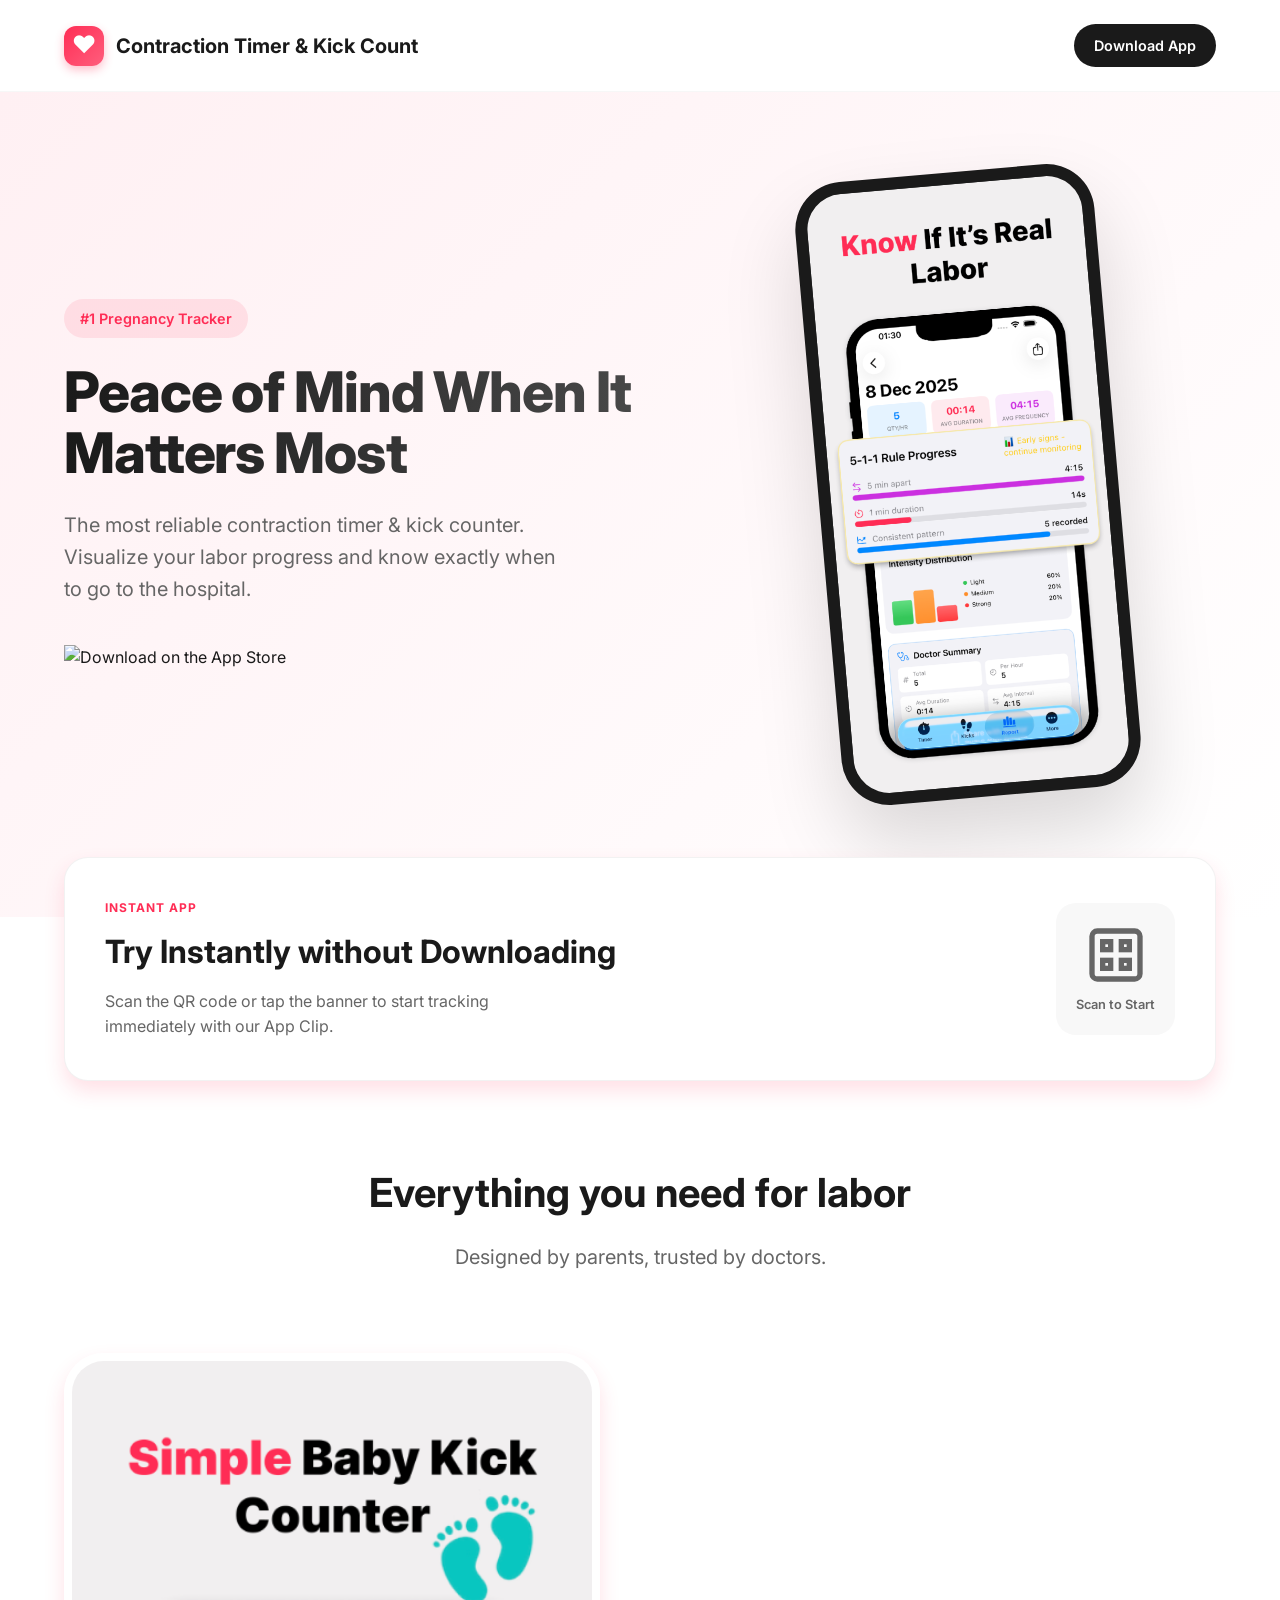
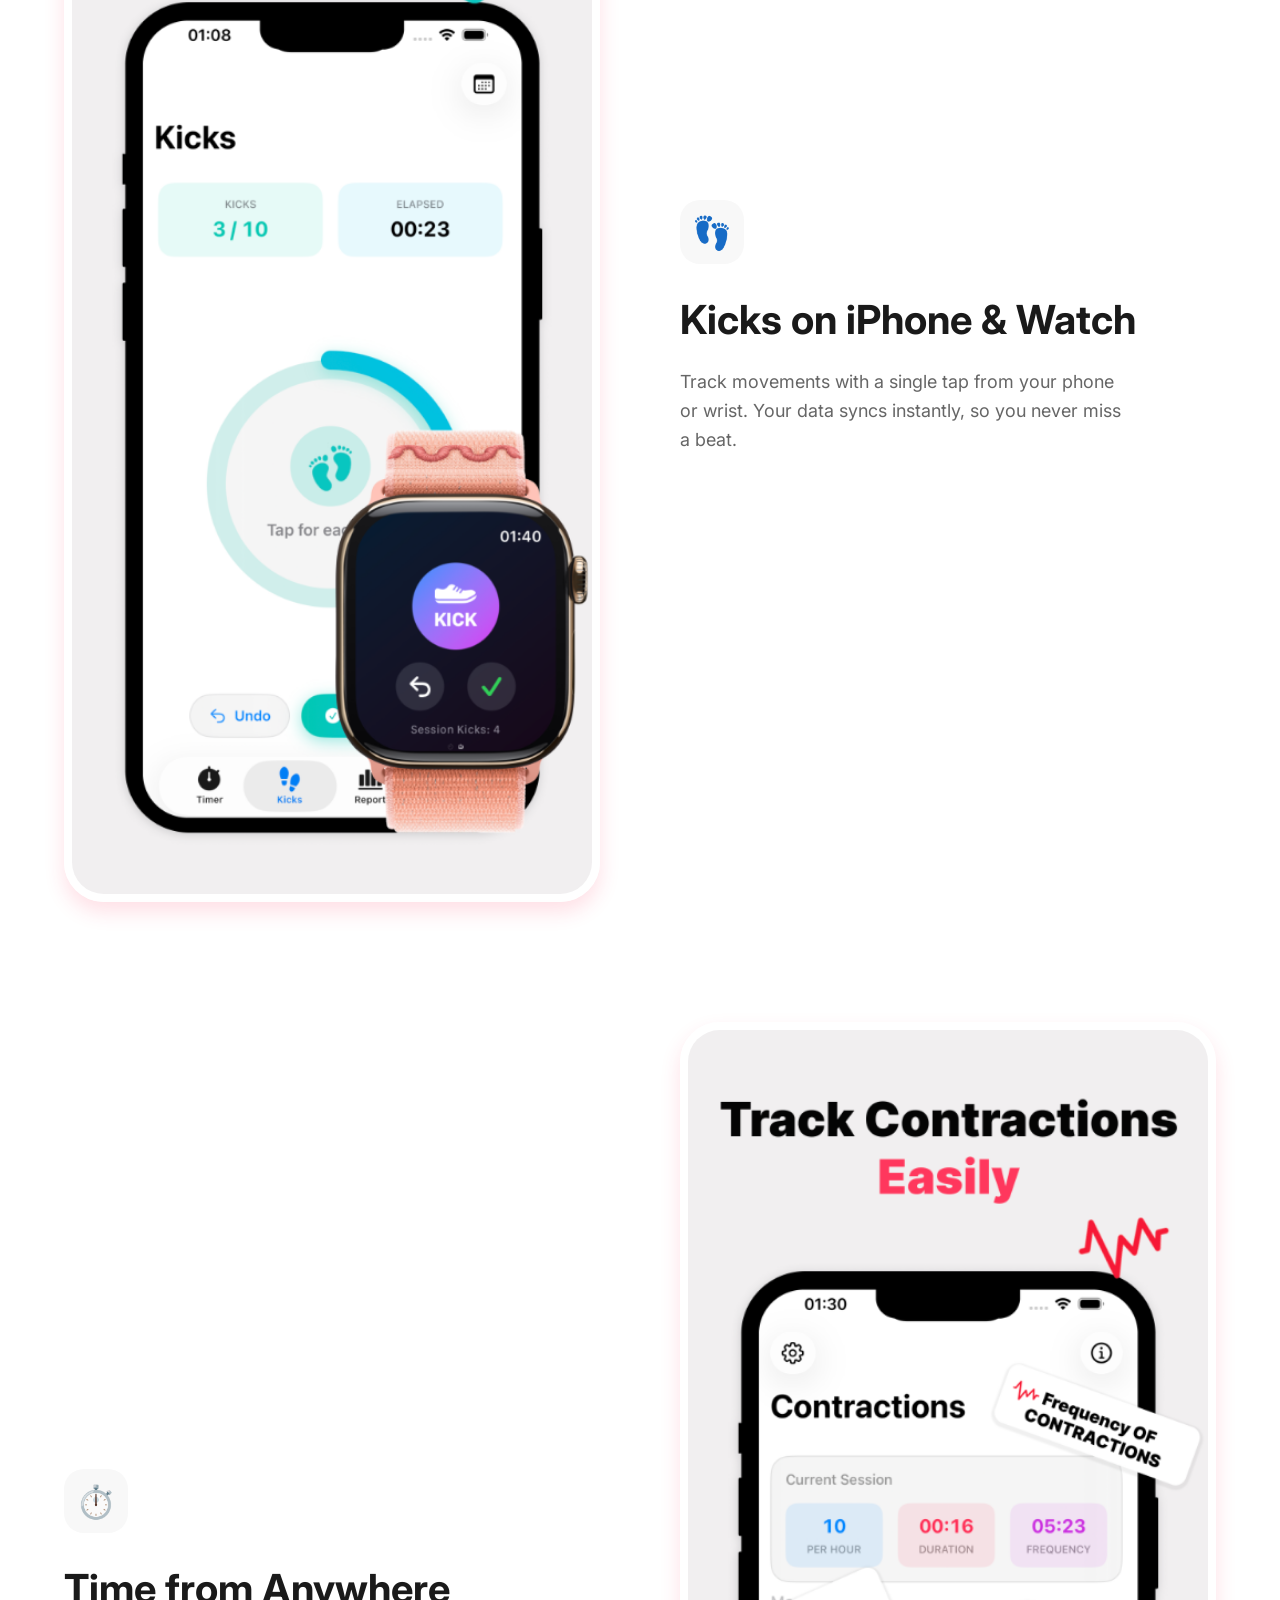
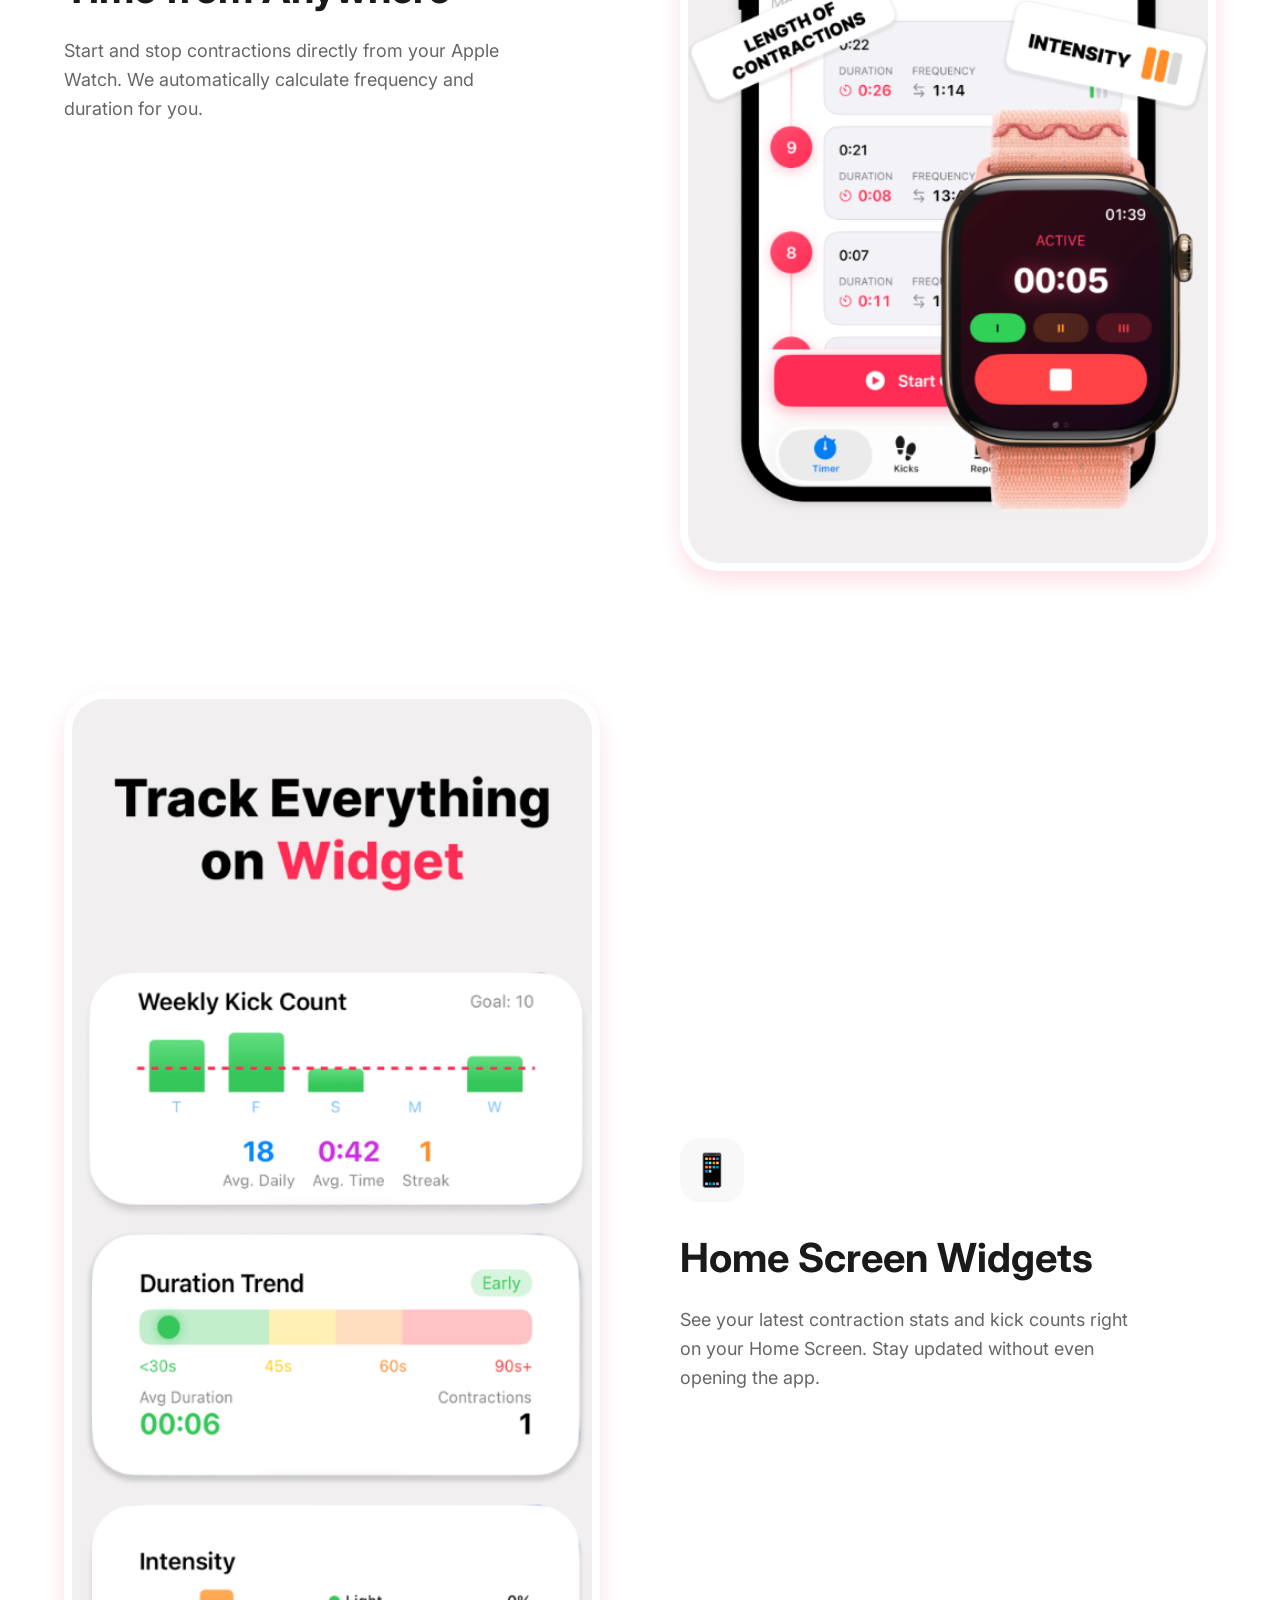
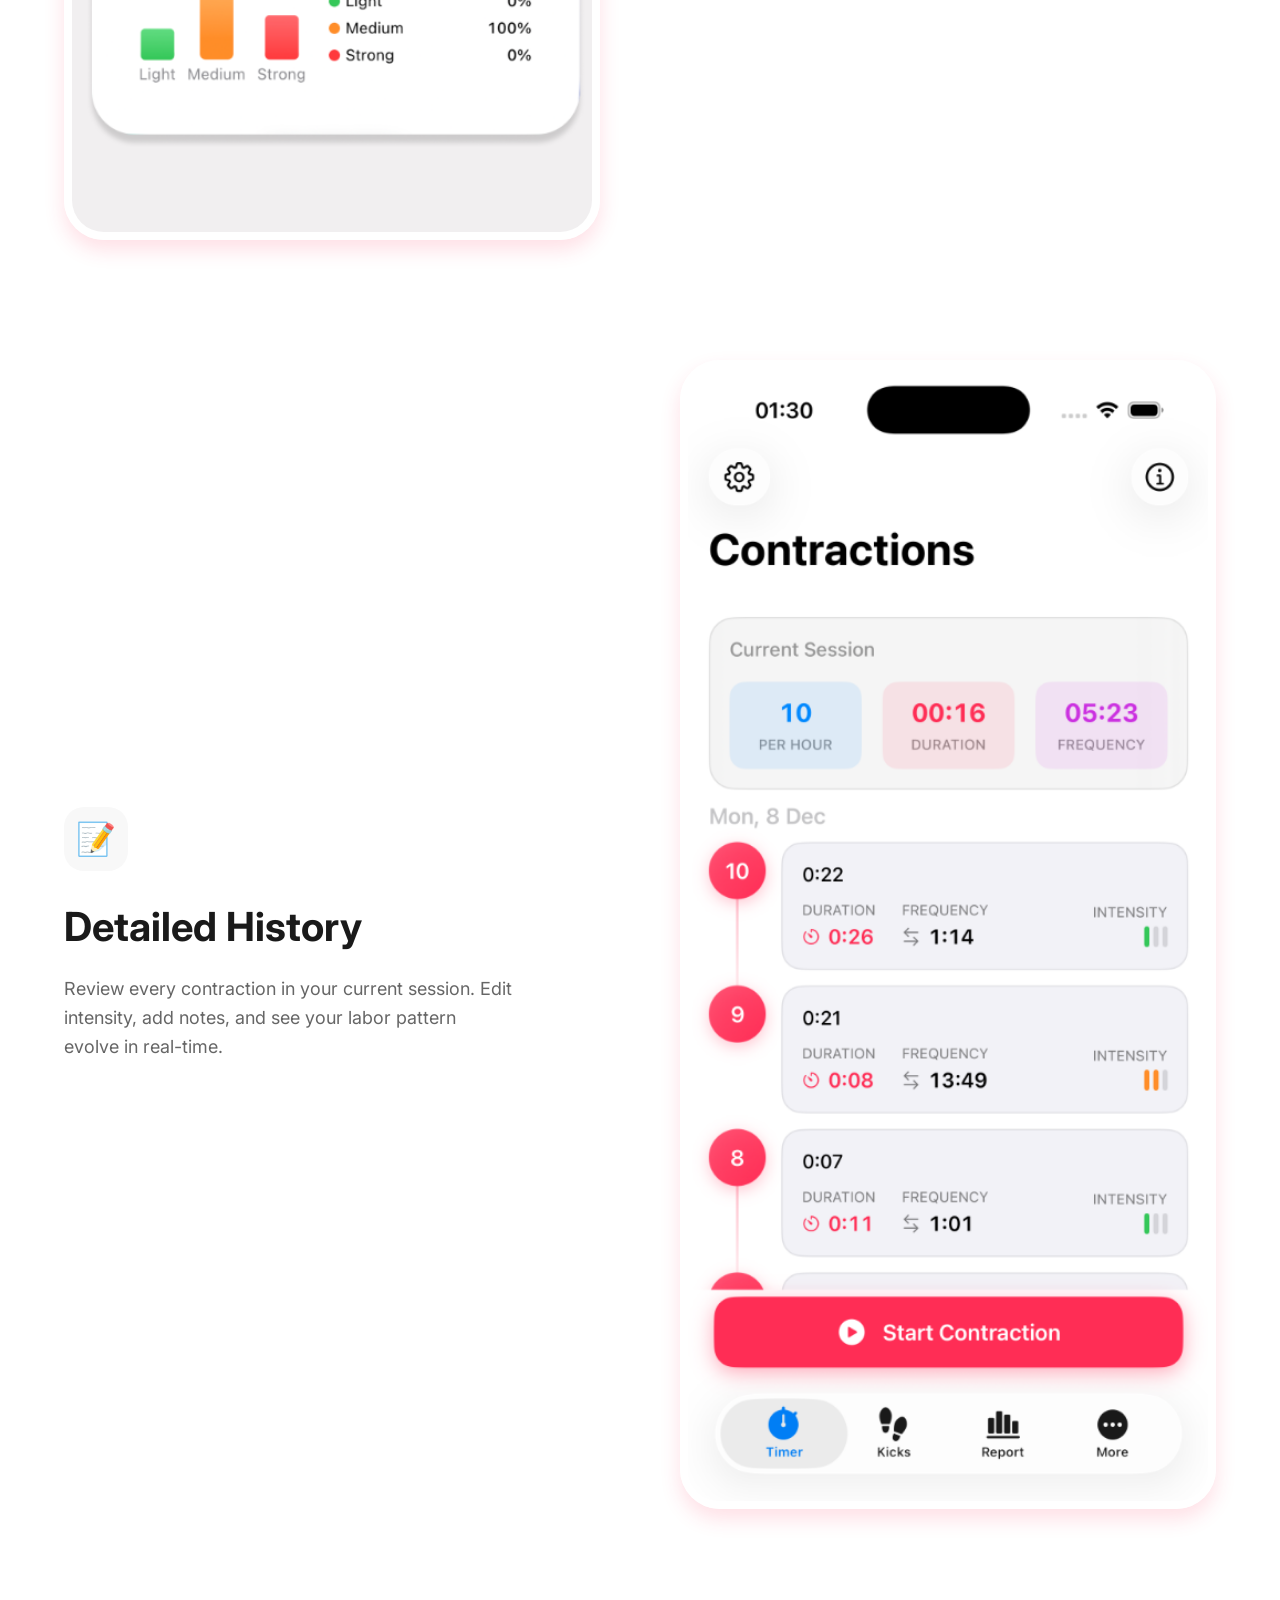
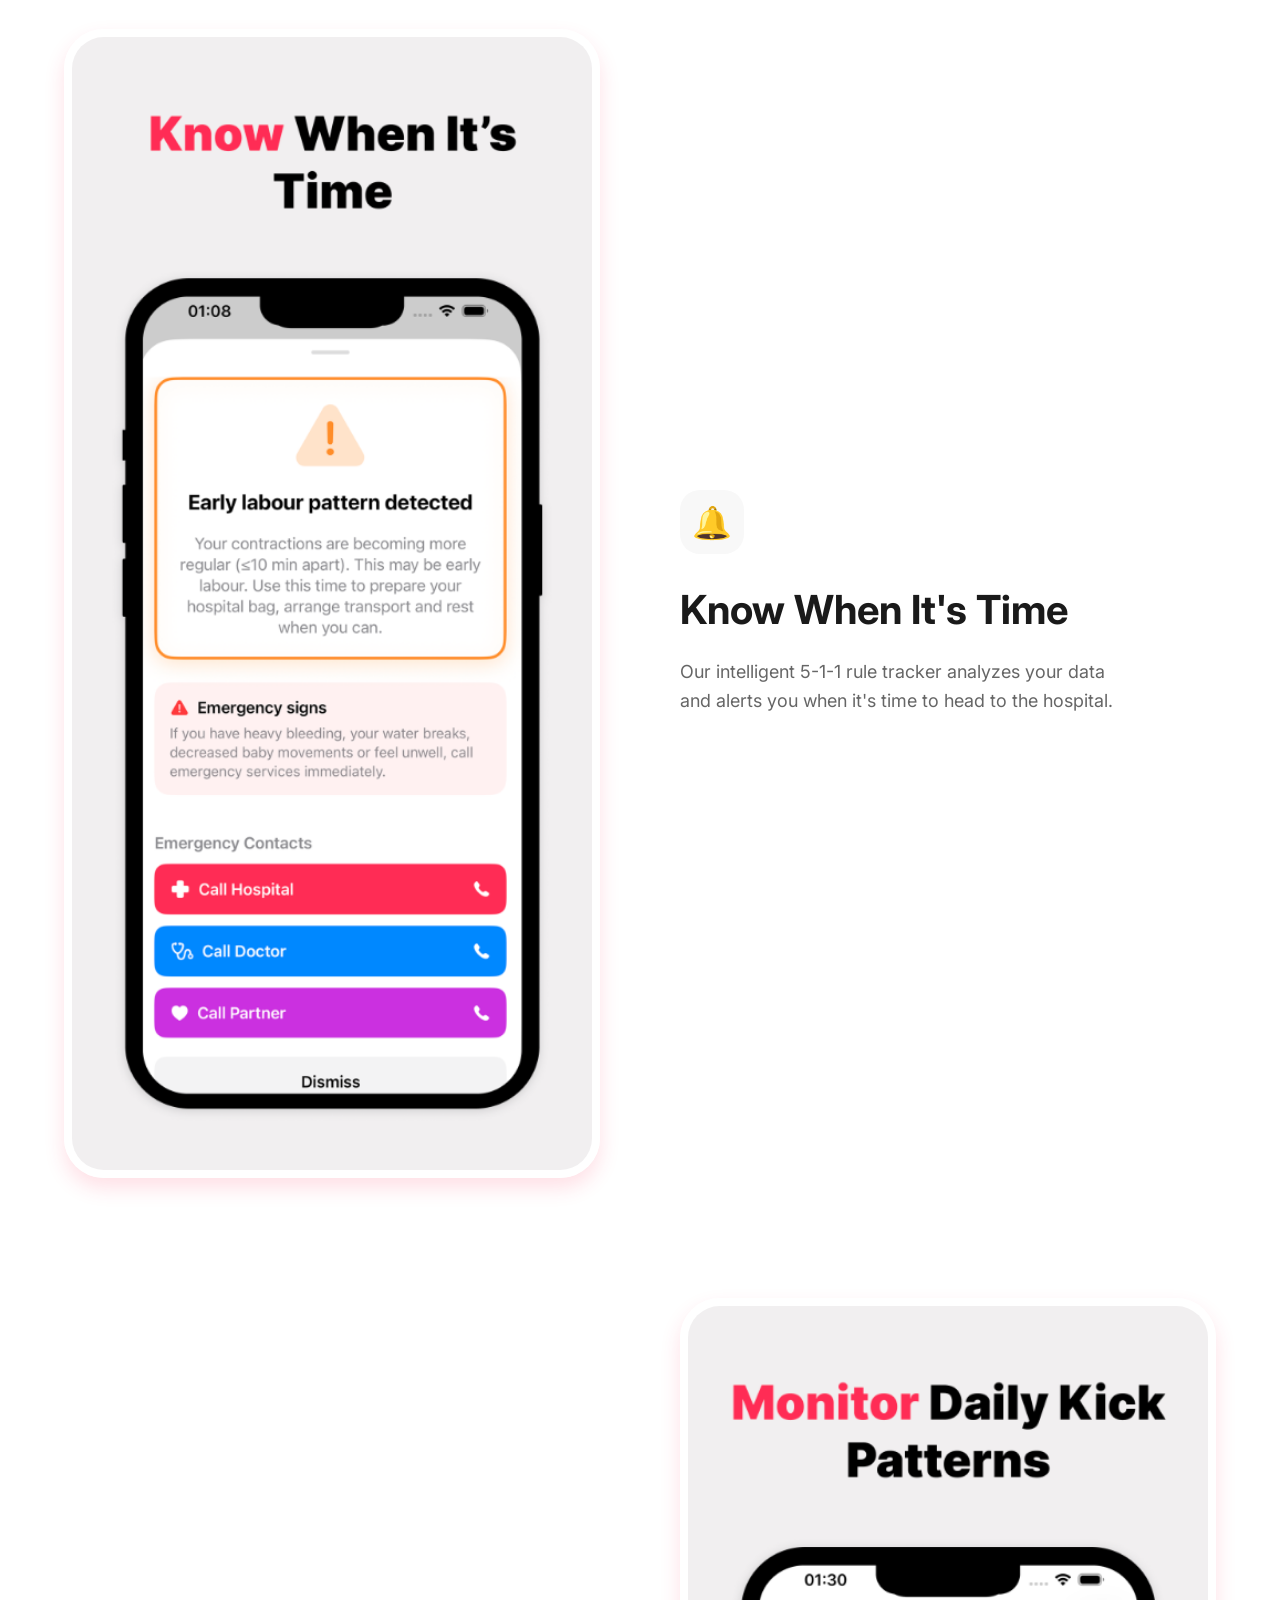
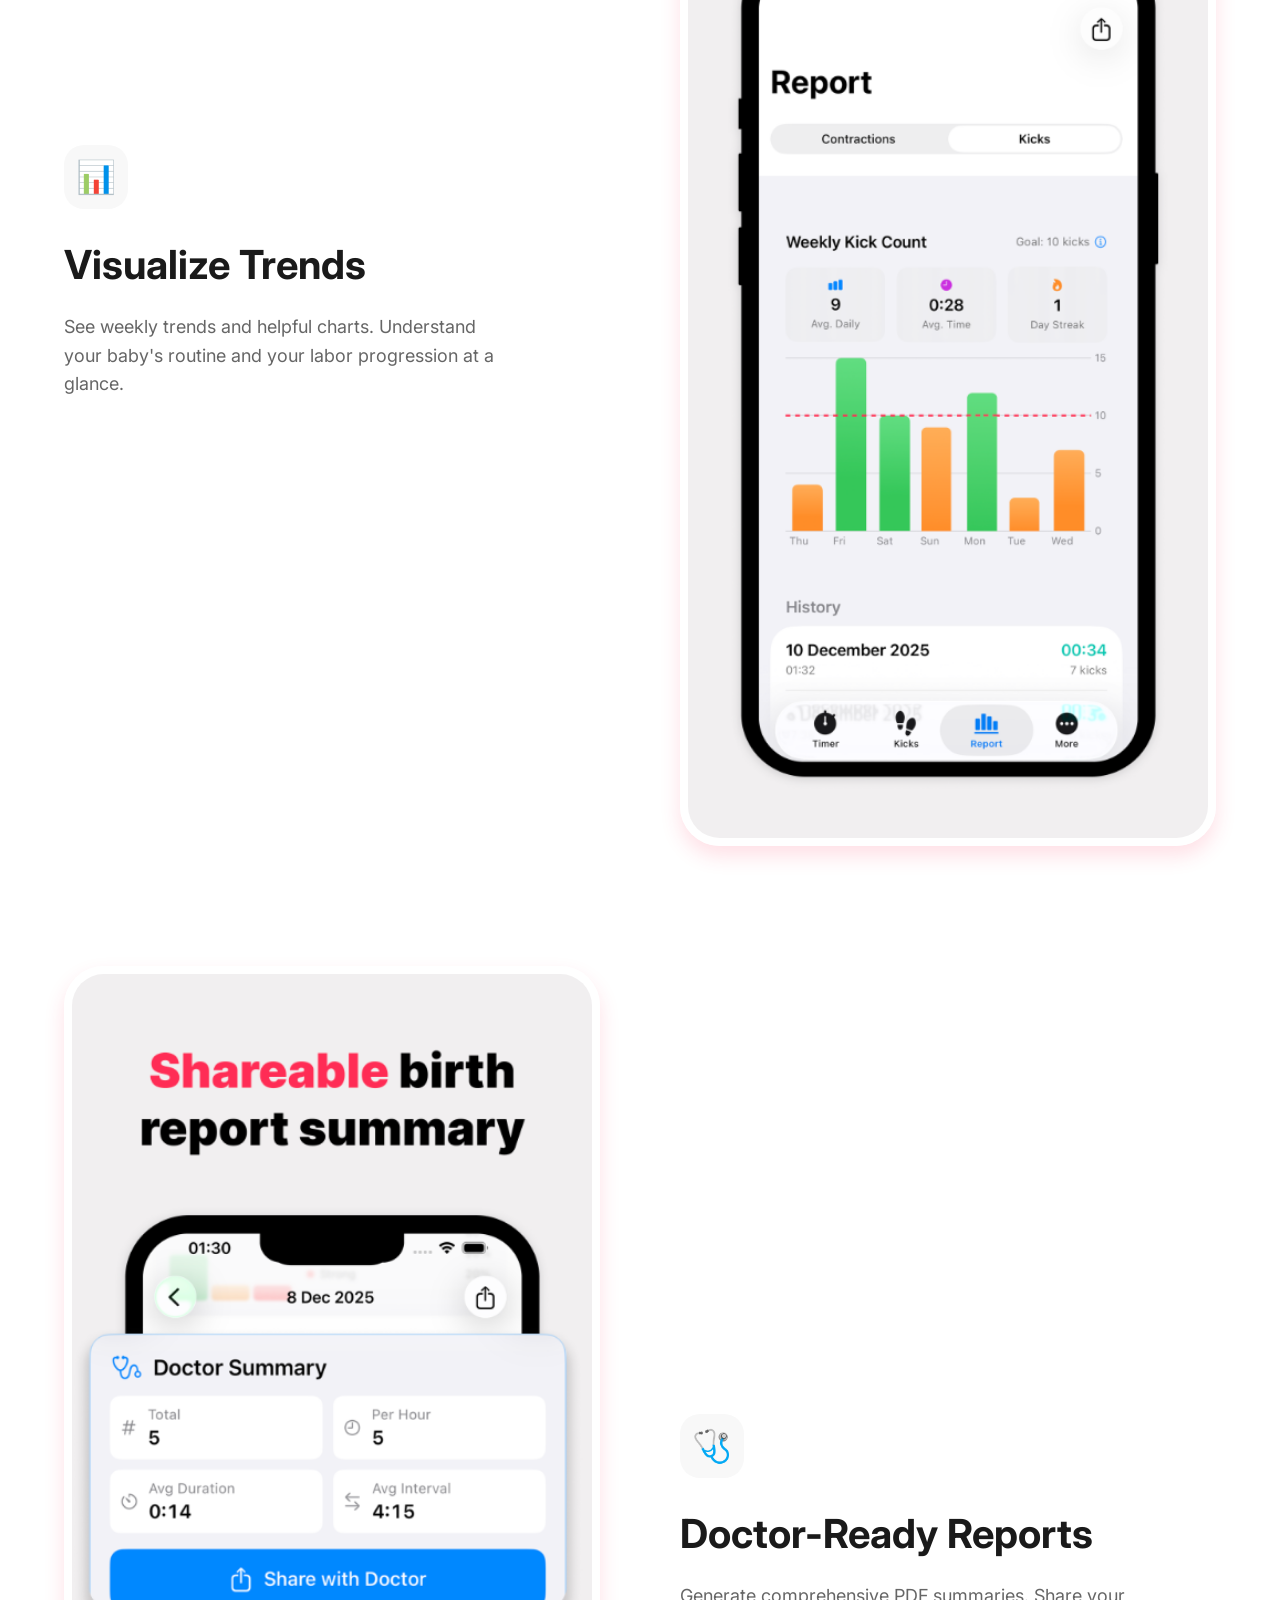
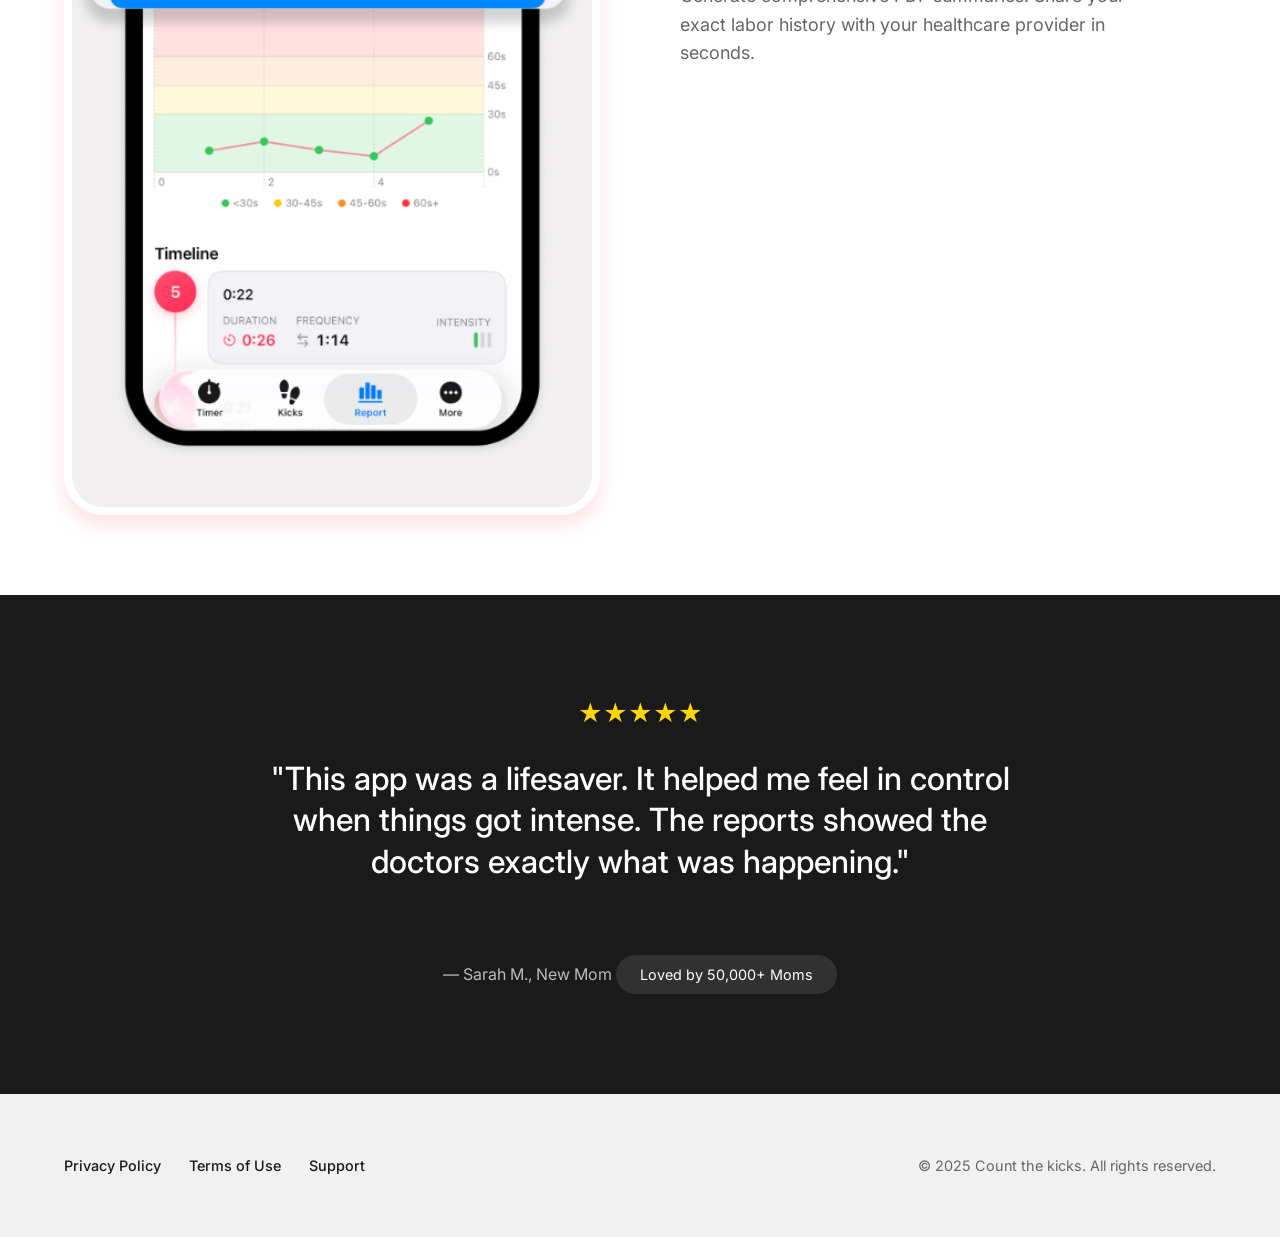
==== index.html @ da53eaee "first commit" ====
<!DOCTYPE html>
<html lang="en">

<head>
    <meta charset="UTF-8">
    <meta name="viewport" content="width=device-width, initial-scale=1.0">
    <title>Contraction Timer & Kick Count</title>
    <meta name="description"
        content="The most reliable contraction timer and kick counter for expecting moms. Track movements, visualize labor trends, and share reports with your doctor.">

    <!-- Fonts -->
    <link rel="preconnect" href="https://fonts.googleapis.com">
    <link rel="preconnect" href="https://fonts.gstatic.com" crossorigin>
    <link href="https://fonts.googleapis.com/css2?family=Inter:wght@400;500;600;700;800&display=swap" rel="stylesheet">

    <!-- Styles -->
    <link rel="stylesheet" href="styles.css">

    <!-- App Clip Meta Tags -->
    <meta name="apple-itunes-app"
        content="app-id=123456789, app-clip-bundle-id=com.erkancan.Count-the-kicks.Clip, app-clip-display=card">
</head>

<body>

    <!-- Header/Nav -->
    <nav class="navbar">
        <div class="container">
            <div class="brand">
                <div class="logo-icon">❤️</div>
                <span class="logo-text">Contraction Timer & Kick Count</span>
            </div>
            <a href="#download" class="nav-cta">Download App</a>
        </div>
    </nav>

    <!-- Hero Section -->
    <header class="hero">
        <div class="container hero-content">
            <div class="hero-text">
                <span class="badge">#1 Pregnancy Tracker</span>
                <h1>Peace of Mind When It Matters Most</h1>
                <p class="subtitle">The most reliable contraction timer & kick counter. Visualize your labor progress
                    and know exactly when to go to the hospital.</p>

                <div class="cta-group">
                    <a href="#" class="app-store-badge">
                        <img src="https://upload.wikimedia.org/wikipedia/commons/3/3c/Download_on_the_App_Store_Badge.svg"
                            alt="Download on the App Store">
                    </a>
                </div>
            </div>
            <div class="hero-visual">
                <div class="phone-mockup">
                    <img src="assets/hero_timer.png" alt="Contraction Timer Interface" class="mockup-img">
                </div>
            </div>
        </div>
    </header>

    <!-- App Clip Banner -->
    <section class="app-clip-banner">
        <div class="container">
            <div class="clip-card">
                <div class="clip-content">
                    <span class="clip-tag">Instant App</span>
                    <h2>Try Instantly without Downloading</h2>
                    <p>Scan the QR code or tap the banner to start tracking immediately with our App Clip.</p>
                </div>
                <div class="clip-qr">
                    <div class="qr-placeholder">
                        <svg width="64" height="64" viewBox="0 0 24 24" fill="none" stroke="currentColor"
                            stroke-width="2">
                            <rect x="3" y="3" width="18" height="18" rx="2" ry="2"></rect>
                            <rect x="7" y="7" width="3" height="3"></rect>
                            <rect x="14" y="7" width="3" height="3"></rect>
                            <rect x="14" y="14" width="3" height="3"></rect>
                            <rect x="7" y="14" width="3" height="3"></rect>
                        </svg>
                        <span>Scan to Start</span>
                    </div>
                </div>
            </div>
        </div>
    </section>

    <!-- Features Grid -->
    <section class="features" id="features">
        <div class="container">
            <div class="section-header">
                <h2>Everything you need for labor</h2>
                <p>Designed by parents, trusted by doctors.</p>
            </div>

            <div class="feature-rows">
                <!-- Feature 1: Kick Counter + Watch -->
                <div class="feature-row">
                    <div class="feature-visual">
                        <img src="assets/feature_kicks_watch.png" alt="Baby Kick Counter on iPhone and Apple Watch"
                            class="feature-mockup">
                    </div>
                    <div class="feature-text">
                        <div class="icon-circle">👣</div>
                        <h3>Kicks on iPhone & Watch</h3>
                        <p>Track movements with a single tap from your phone or wrist. Your data syncs instantly, so you
                            never miss a beat.</p>
                    </div>
                </div>

                <!-- Feature 2: Smart Contraction Timer + Watch (Reversed) -->
                <div class="feature-row reversed">
                    <div class="feature-visual">
                        <img src="assets/feature_timer_watch.png" alt="Contraction Timer on iPhone and Apple Watch"
                            class="feature-mockup">
                    </div>
                    <div class="feature-text">
                        <div class="icon-circle">⏱️</div>
                        <h3>Time from Anywhere</h3>
                        <p>Start and stop contractions directly from your Apple Watch. We automatically calculate
                            frequency and duration for you.</p>
                    </div>
                </div>

                <!-- Feature 3: Widgets -->
                <div class="feature-row">
                    <div class="feature-visual">
                        <img src="assets/feature_widget.png" alt="Home Screen Widgets" class="feature-mockup">
                    </div>
                    <div class="feature-text">
                        <div class="icon-circle">📱</div>
                        <h3>Home Screen Widgets</h3>
                        <p>See your latest contraction stats and kick counts right on your Home Screen. Stay updated
                            without even opening the app.</p>
                    </div>
                </div>

                <!-- Feature 4: Contraction History (Reversed) -->
                <div class="feature-row reversed">
                    <div class="feature-visual">
                        <img src="assets/feature_contractions_list.png" alt="Contraction History List"
                            class="feature-mockup">
                    </div>
                    <div class="feature-text">
                        <div class="icon-circle">📝</div>
                        <h3>Detailed History</h3>
                        <p>Review every contraction in your current session. Edit intensity, add notes, and see your
                            labor pattern evolve in real-time.</p>
                    </div>
                </div>

                <!-- Feature 5: Smart Alerts -->
                <div class="feature-row">
                    <div class="feature-visual">
                        <img src="assets/feature_alerts.png" alt="Smart 5-1-1 Rule Alerts" class="feature-mockup">
                    </div>
                    <div class="feature-text">
                        <div class="icon-circle">🔔</div>
                        <h3>Know When It's Time</h3>
                        <p>Our intelligent 5-1-1 rule tracker analyzes your data and alerts you when it's time to head
                            to the hospital.</p>
                    </div>
                </div>

                <!-- Feature 6: Detailed Stats (Reversed) -->
                <div class="feature-row reversed">
                    <div class="feature-visual">
                        <img src="assets/feature_stats.png" alt="Detailed Statistics Chart" class="feature-mockup">
                    </div>
                    <div class="feature-text">
                        <div class="icon-circle">📊</div>
                        <h3>Visualize Trends</h3>
                        <p>See weekly trends and helpful charts. Understand your baby's routine and your labor
                            progression at a glance.</p>
                    </div>
                </div>

                <!-- Feature 7: Doctor Sharing -->
                <div class="feature-row">
                    <div class="feature-visual">
                        <img src="assets/feature_share.png" alt="Doctor Summary Report" class="feature-mockup">
                    </div>
                    <div class="feature-text">
                        <div class="icon-circle">🩺</div>
                        <h3>Doctor-Ready Reports</h3>
                        <p>Generate comprehensive PDF summaries. Share your exact labor history with your healthcare
                            provider in seconds.</p>
                    </div>
                </div>
            </div>
        </div>
    </section>

    <!-- Social Proof -->
    <section class="testimonials">
        <div class="container">
            <div class="testimonial-content">
                <div class="stars">★★★★★</div>
                <blockquote>"This app was a lifesaver. It helped me feel in control when things got intense. The reports
                    showed the doctors exactly what was happening."</blockquote>
                <cite>— Sarah M., New Mom</cite>
                <p class="trust-badge">Loved by 50,000+ Moms</p>
            </div>
        </div>
    </section>

    <!-- Footer -->
    <footer>
        <div class="container">
            <div class="footer-links">
                <a href="#">Privacy Policy</a>
                <a href="#">Terms of Use</a>
                <a href="#">Support</a>
            </div>
            <p>&copy; 2025 Count the kicks. All rights reserved.</p>
        </div>
    </footer>

</body>

</html>
---- styles.css ----
/* 
   Count the kicks - Promotional Website
   Design System: Clean, Modern, Pink/White Theme
*/

:root {
    --primary-color: #FF2D55;
    /* Official Pink */
    --primary-dark: #D61A3C;
    --primary-light: #FF8EA0;
    --text-color: #1a1a1a;
    --text-secondary: #666666;
    --bg-color: #ffffff;
    --bg-secondary: #f8f8f8;
    --card-bg: #ffffff;
    --gradient-hero: linear-gradient(135deg, #FFF0F3 0%, #FFFFFF 100%);
    --gradient-accent: linear-gradient(135deg, #FF2D55 0%, #FF5E7D 100%);

    --shadow-sm: 0 4px 6px rgba(0, 0, 0, 0.05);
    --shadow-md: 0 10px 20px rgba(255, 45, 85, 0.15);
    --radius-md: 16px;
    --radius-lg: 24px;

    --font-main: 'Inter', -apple-system, BlinkMacSystemFont, sans-serif;
}

/* Reset & Base */
* {
    box-sizing: border-box;
    margin: 0;
    padding: 0;
}

body {
    font-family: var(--font-main);
    color: var(--text-color);
    background-color: var(--bg-color);
    line-height: 1.6;
    -webkit-font-smoothing: antialiased;
}

.container {
    max-width: 1200px;
    margin: 0 auto;
    padding: 0 24px;
}

a {
    text-decoration: none;
    color: inherit;
    transition: opacity 0.2s;
}

img {
    max-width: 100%;
    display: block;
}

/* Navbar */
.navbar {
    padding: 24px 0;
    position: sticky;
    top: 0;
    backdrop-filter: blur(20px);
    background: rgba(255, 255, 255, 0.8);
    z-index: 100;
    border-bottom: 1px solid rgba(0, 0, 0, 0.03);
}

.navbar .container {
    display: flex;
    justify-content: space-between;
    align-items: center;
}

.brand {
    display: flex;
    align-items: center;
    gap: 12px;
    font-weight: 700;
    font-size: 1.25rem;
}

.logo-icon {
    width: 40px;
    height: 40px;
    background: var(--gradient-accent);
    color: white;
    border-radius: 12px;
    display: flex;
    align-items: center;
    justify-content: center;
    font-size: 1.5rem;
    box-shadow: 0 4px 10px rgba(255, 45, 85, 0.3);
}

.nav-cta {
    background: var(--text-color);
    color: white;
    padding: 10px 20px;
    border-radius: 100px;
    font-weight: 600;
    font-size: 0.9rem;
}

.nav-cta:hover {
    opacity: 0.9;
    transform: translateY(-1px);
}

/* Hero Section */
.hero {
    background: var(--gradient-hero);
    padding: 80px 0 120px;
    position: relative;
    overflow: hidden;
}

.hero-content {
    display: grid;
    grid-template-columns: 1.2fr 1fr;
    align-items: center;
    gap: 60px;
}

.badge {
    display: inline-block;
    background: rgba(255, 45, 85, 0.1);
    color: var(--primary-color);
    padding: 8px 16px;
    border-radius: 100px;
    font-weight: 600;
    font-size: 0.9rem;
    margin-bottom: 24px;
}

.hero h1 {
    font-size: 3.5rem;
    line-height: 1.1;
    font-weight: 800;
    margin-bottom: 24px;
    letter-spacing: -0.02em;
    background: linear-gradient(to right, #1a1a1a, #4a4a4a);
    -webkit-background-clip: text;
    background-clip: text;
    -webkit-text-fill-color: transparent;
}

.subtitle {
    font-size: 1.25rem;
    color: var(--text-secondary);
    margin-bottom: 40px;
    max-width: 500px;
}

/* Phone Mockup Animation */
.phone-mockup {
    width: 320px;
    height: 640px;
    background: #1a1a1a;
    border-radius: 48px;
    padding: 12px;
    box-shadow: 0 30px 60px rgba(0, 0, 0, 0.2);
    margin: 0 auto;
    position: relative;
    transform: rotate(-5deg);
    transition: transform 0.5s ease;
}

.phone-mockup:hover {
    transform: rotate(0deg) scale(1.02);
}

.screen {
    background: white;
    width: 100%;
    height: 100%;
    border-radius: 36px;
    overflow: hidden;
    position: relative;
    display: flex;
    flex-direction: column;
    justify-content: center;
    align-items: center;
}

.timer-ui {
    text-align: center;
}

.timer {
    font-size: 4rem;
    font-weight: 800;
    color: var(--primary-color);
    display: block;
}

.label {
    color: var(--text-secondary);
    font-size: 0.9rem;
    text-transform: uppercase;
    letter-spacing: 1px;
}

.wave-visual {
    width: 200px;
    height: 8px;
    background: var(--primary-light);
    margin: 30px auto;
    border-radius: 4px;
    opacity: 0.3;
    animation: pulse 2s infinite;
}

@keyframes pulse {
    0% {
        transform: scaleX(0.8);
        opacity: 0.3;
    }

    50% {
        transform: scaleX(1);
        opacity: 0.6;
    }

    100% {
        transform: scaleX(0.8);
        opacity: 0.3;
    }
}

/* App Clip Banner */
.app-clip-banner {
    margin-top: -60px;
    position: relative;
    z-index: 10;
}

.clip-card {
    background: white;
    border-radius: var(--radius-lg);
    box-shadow: var(--shadow-md);
    padding: 40px;
    display: flex;
    align-items: center;
    justify-content: space-between;
    gap: 40px;
    border: 1px solid rgba(0, 0, 0, 0.05);
}

.clip-tag {
    text-transform: uppercase;
    font-size: 0.75rem;
    font-weight: 700;
    color: var(--primary-color);
    letter-spacing: 1px;
    margin-bottom: 8px;
    display: block;
}

.clip-content h2 {
    font-size: 2rem;
    margin-bottom: 12px;
}

.clip-content p {
    color: var(--text-secondary);
    max-width: 450px;
}

.clip-qr {
    background: var(--bg-secondary);
    padding: 20px;
    border-radius: 20px;
}

.qr-placeholder {
    display: flex;
    flex-direction: column;
    align-items: center;
    gap: 8px;
    color: var(--text-secondary);
    font-size: 0.8rem;
    font-weight: 600;
}

/* Features Grid */
.features {
    padding: 120px 0;
}

.section-header {
    text-align: center;
    margin-bottom: 80px;
}

.section-header h2 {
    font-size: 2.5rem;
    margin-bottom: 16px;
}

.section-header p {
    color: var(--text-secondary);
    font-size: 1.25rem;
}

/* Features Section (Redesigned) */
.features {
    padding: 80px 0;
}

.feature-rows {
    display: flex;
    flex-direction: column;
    gap: 120px;
}

.feature-row {
    display: flex;
    align-items: center;
    gap: 80px;
}

.feature-row.reversed {
    flex-direction: row-reverse;
}

.feature-visual {
    flex: 1;
    position: relative;
    border-radius: 40px;
    /* Reduced from 48px to match image better if needed */
    box-shadow: var(--shadow-md);
    transition: transform 0.4s ease;
}

.feature-visual:hover {
    transform: translateY(-10px);
}

.feature-mockup {
    width: 100%;
    border-radius: 40px;
    display: block;
    /* Ensure screenshots fit well */
    border: 8px solid white;
    background: white;
}

.feature-text {
    flex: 1;
}

.feature-text h3 {
    font-size: 2.5rem;
    margin-bottom: 24px;
    line-height: 1.2;
}

.feature-text p {
    font-size: 1.125rem;
    color: var(--text-secondary);
    max-width: 450px;
}

.icon-circle {
    width: 64px;
    height: 64px;
    background: var(--bg-secondary);
    border-radius: 20px;
    display: flex;
    align-items: center;
    justify-content: center;
    font-size: 2rem;
    margin-bottom: 32px;
    color: var(--primary-color);
}

/* Updated Hero Image Styling */
.phone-mockup {
    /* Auto height now based on image */
    height: auto;
    width: 300px;
    /* Constrain width */
    background: #1a1a1a;
    border-radius: 48px;
    padding: 12px;
    box-shadow: 0 40px 80px rgba(0, 0, 0, 0.15);
}

.mockup-img {
    border-radius: 36px;
    width: 100%;
    display: block;
}

/* Responsive Updates */
@media (max-width: 900px) {

    .feature-row,
    .feature-row.reversed {
        flex-direction: column;
        gap: 40px;
        text-align: center;
    }

    .feature-text p {
        margin: 0 auto;
    }

    .feature-visual {
        width: 100%;
        max-width: 400px;
        margin: 0 auto;
    }

    .icon-circle {
        margin: 0 auto 24px;
    }

    .feature-text h3 {
        font-size: 2rem;
    }
}

/* Testimonials */
.testimonials {
    background: #1a1a1a;
    color: white;
    padding: 100px 0;
    text-align: center;
}

.stars {
    color: #FFD700;
    font-size: 1.5rem;
    margin-bottom: 24px;
}

blockquote {
    font-size: 2rem;
    font-weight: 500;
    max-width: 800px;
    margin: 0 auto 32px;
    line-height: 1.3;
}

cite {
    font-style: normal;
    opacity: 0.7;
}

.trust-badge {
    margin-top: 40px;
    display: inline-block;
    background: rgba(255, 255, 255, 0.1);
    padding: 8px 24px;
    border-radius: 100px;
    font-size: 0.9rem;
}

/* Footer */
footer {
    padding: 60px 0;
    background: #f1f1f1;
    color: #666;
    font-size: 0.9rem;
}

footer .container {
    display: flex;
    justify-content: space-between;
    align-items: center;
}

.footer-links a {
    margin-right: 24px;
    color: var(--text-color);
    font-weight: 500;
}

.footer-links a:hover {
    color: var(--primary-color);
}

/* Responsive */
@media (max-width: 768px) {
    .hero-content {
        grid-template-columns: 1fr;
        text-align: center;
        gap: 40px;
    }

    .hero h1 {
        font-size: 2.5rem;
    }

    .phone-mockup {
        margin-bottom: 40px;
        transform: rotate(0);
    }

    .clip-card {
        flex-direction: column;
        text-align: center;
        padding: 32px 24px;
    }

    .clip-content p {
        margin: 0 auto;
    }

    footer .container {
        flex-direction: column;
        gap: 24px;
        text-align: center;
    }

    .footer-links a {
        margin: 0 12px;
    }
}
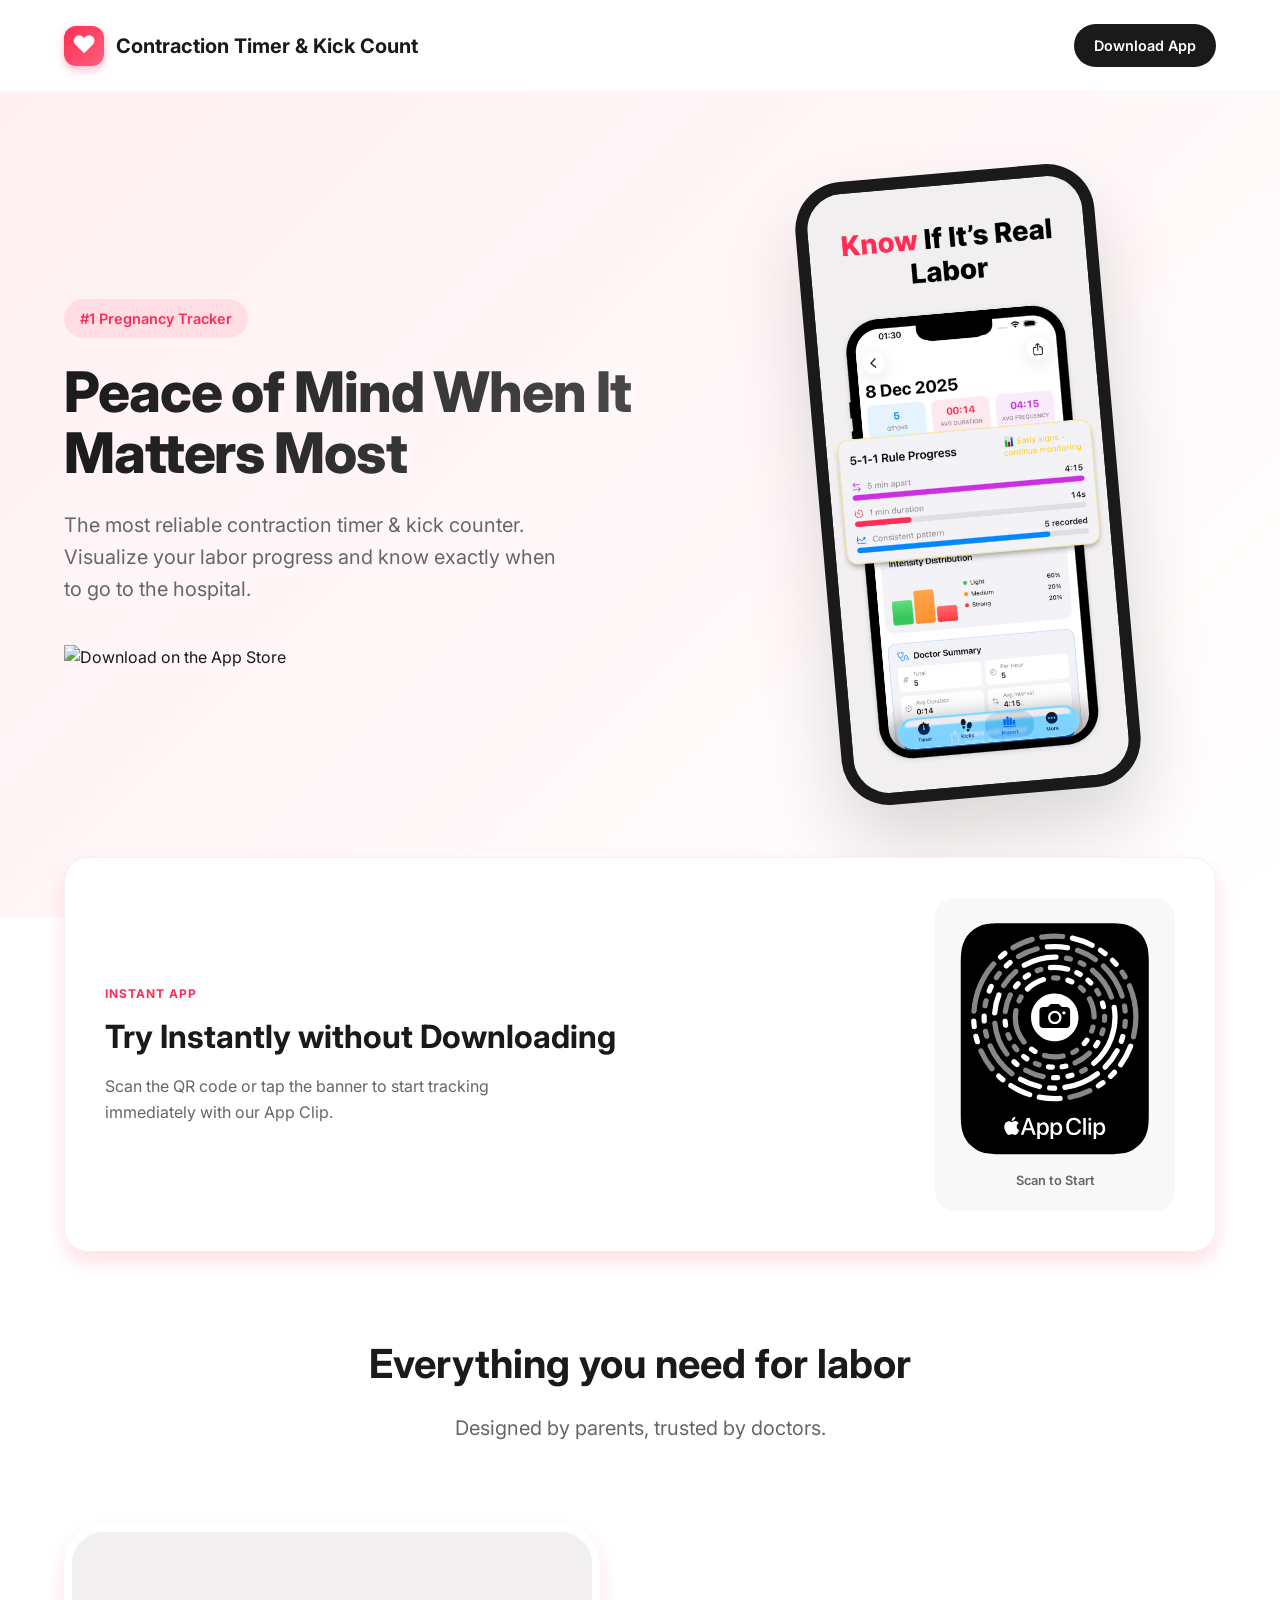
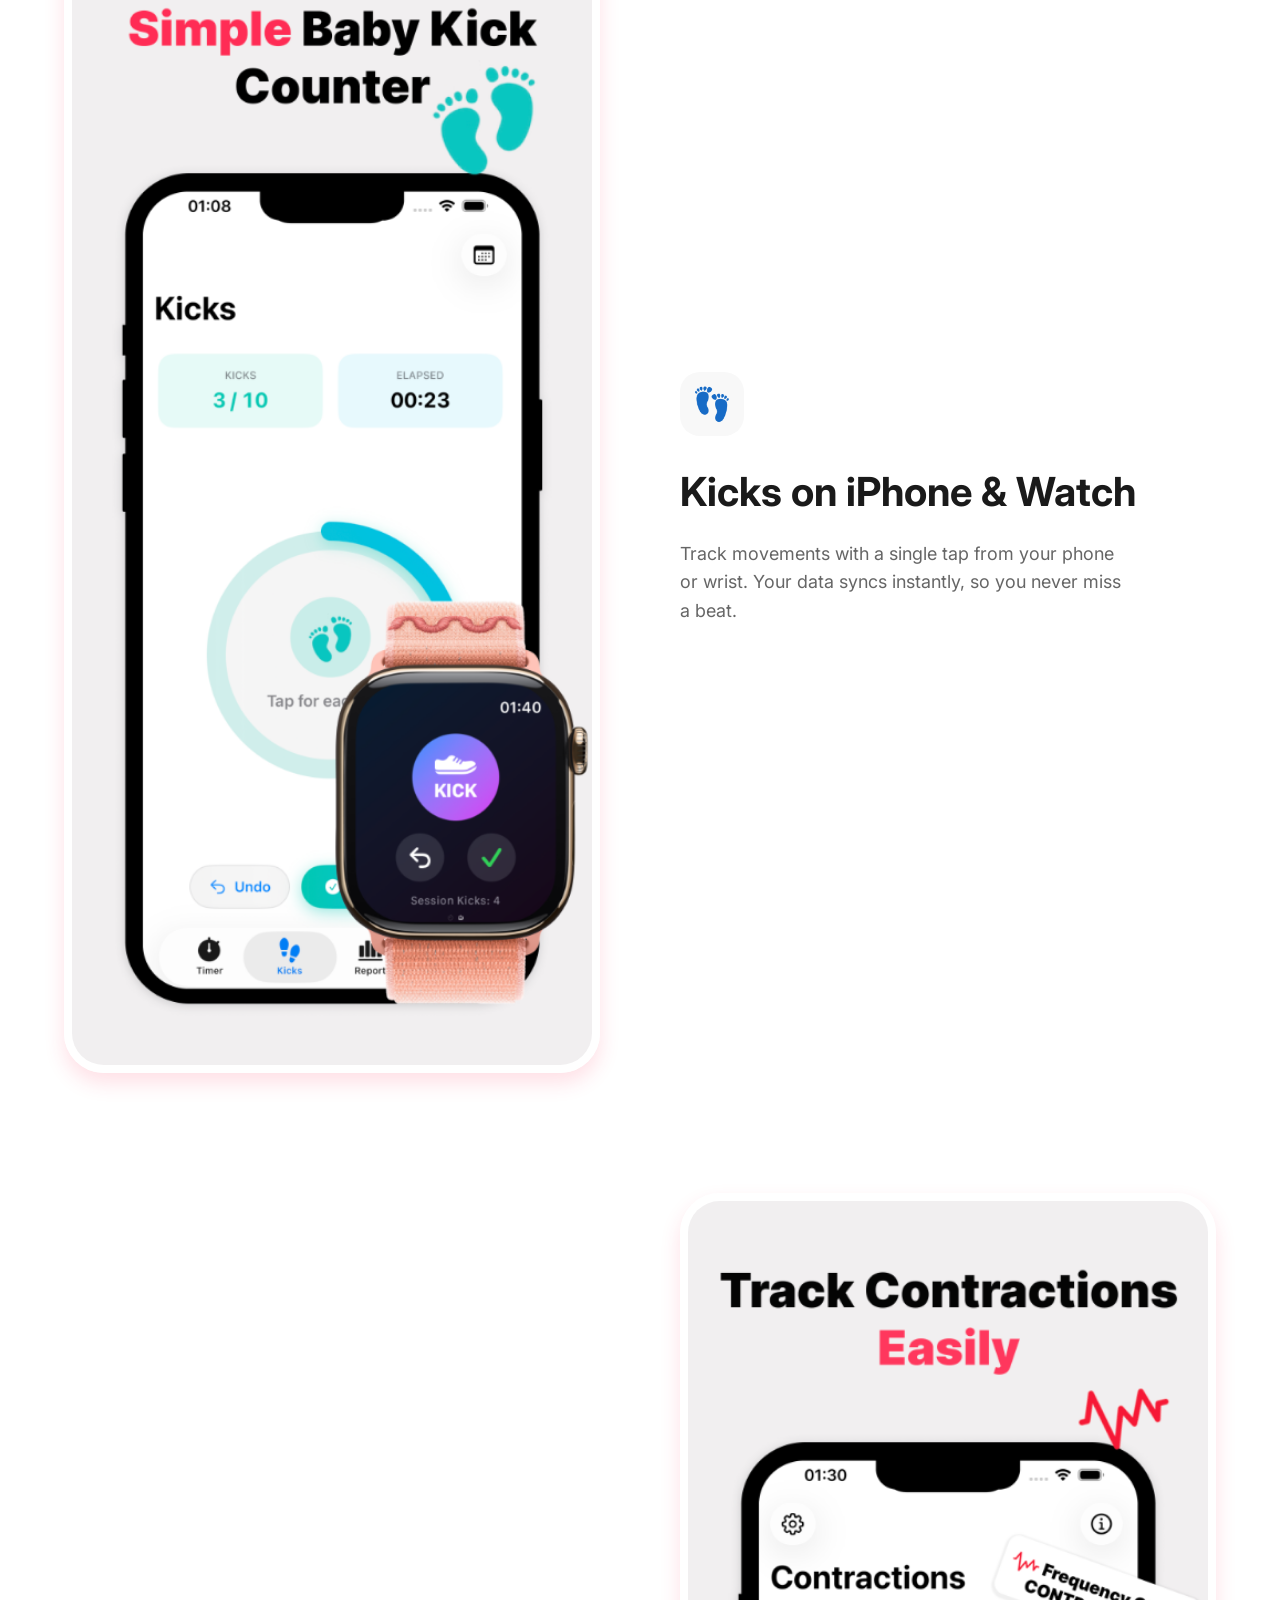
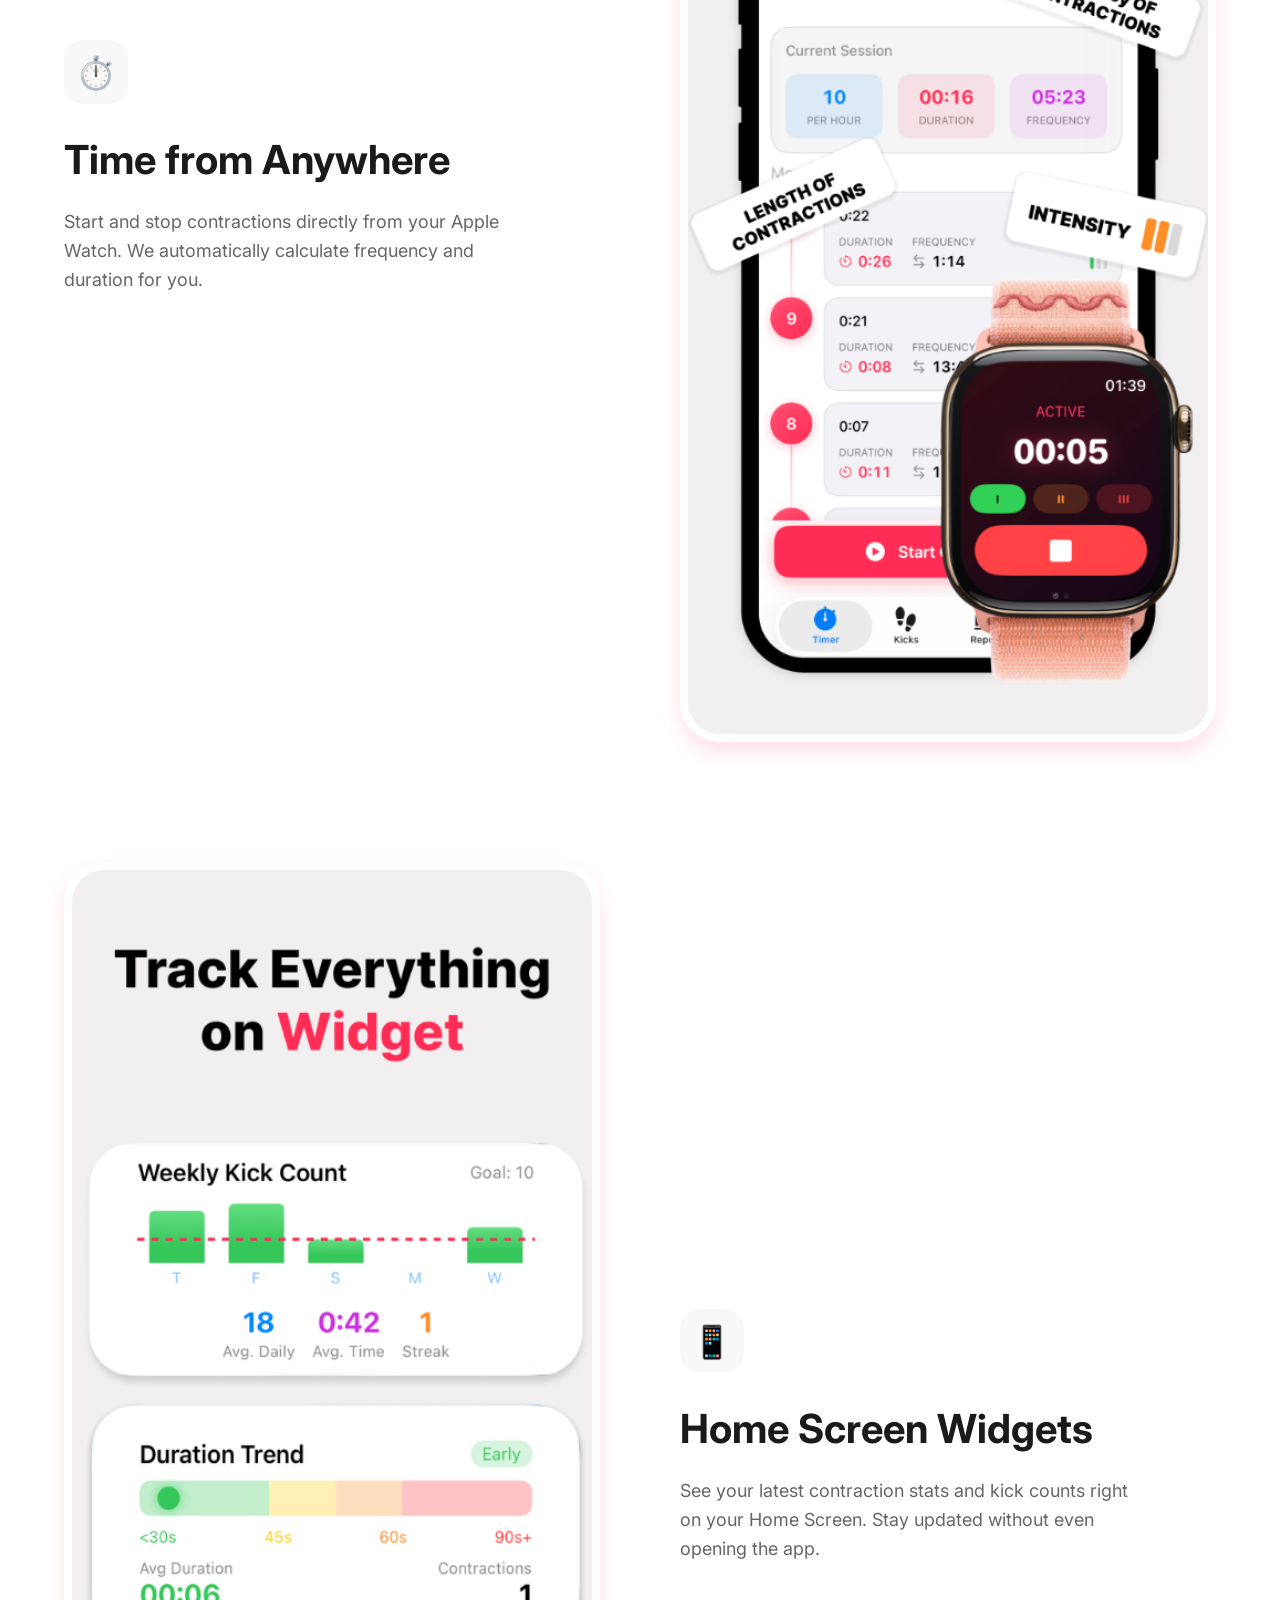
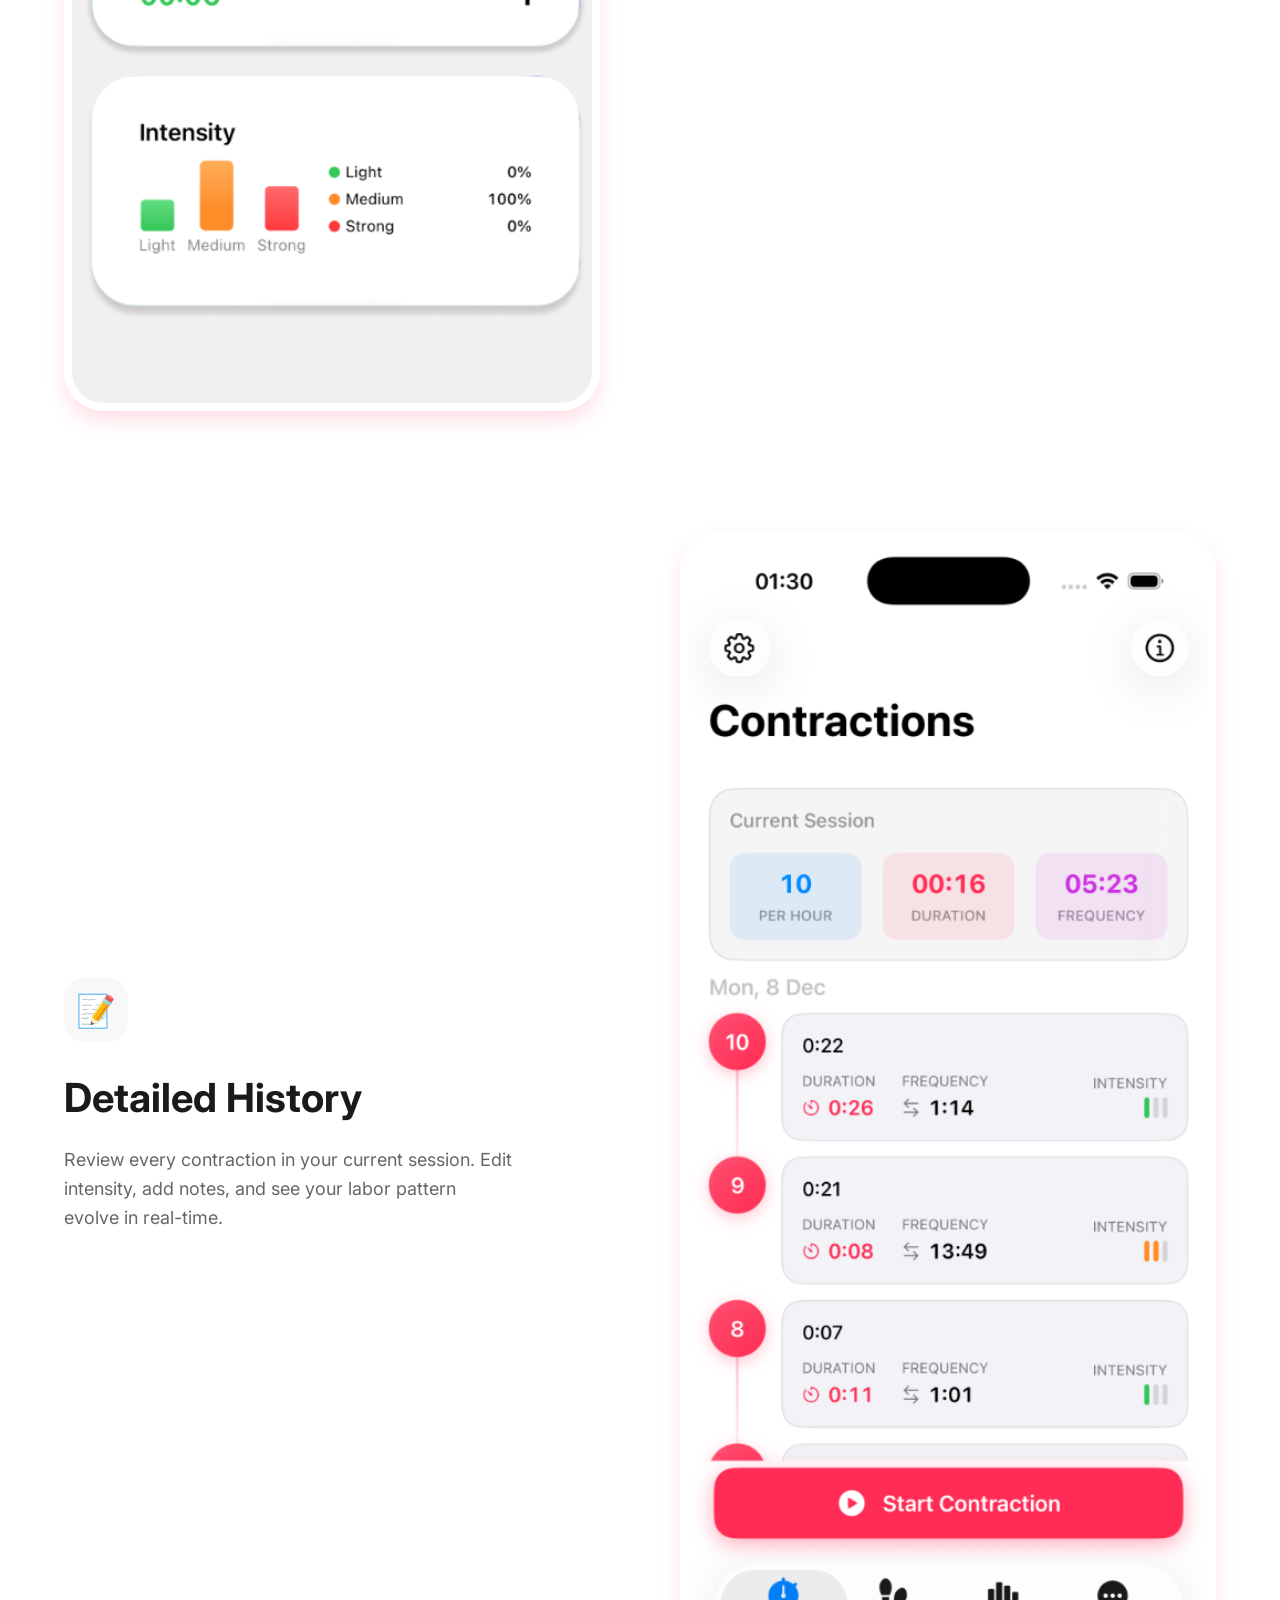
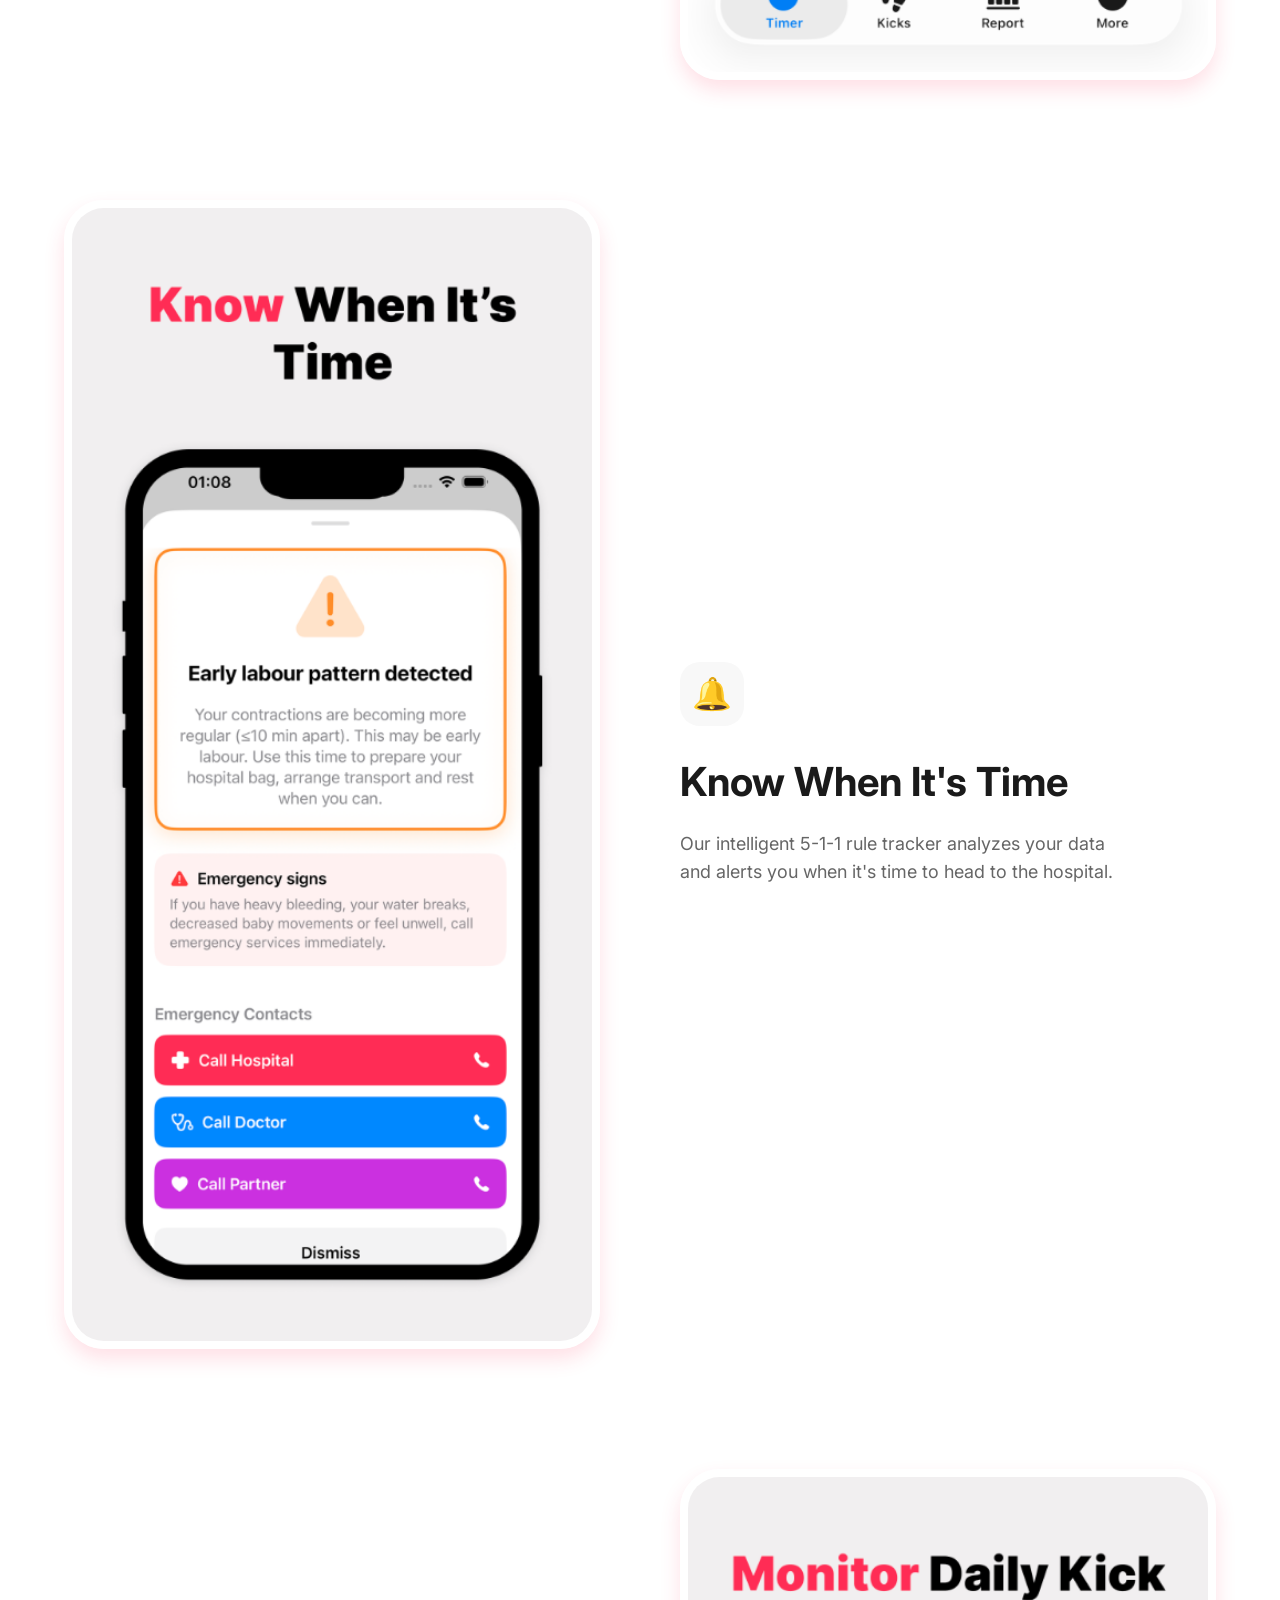
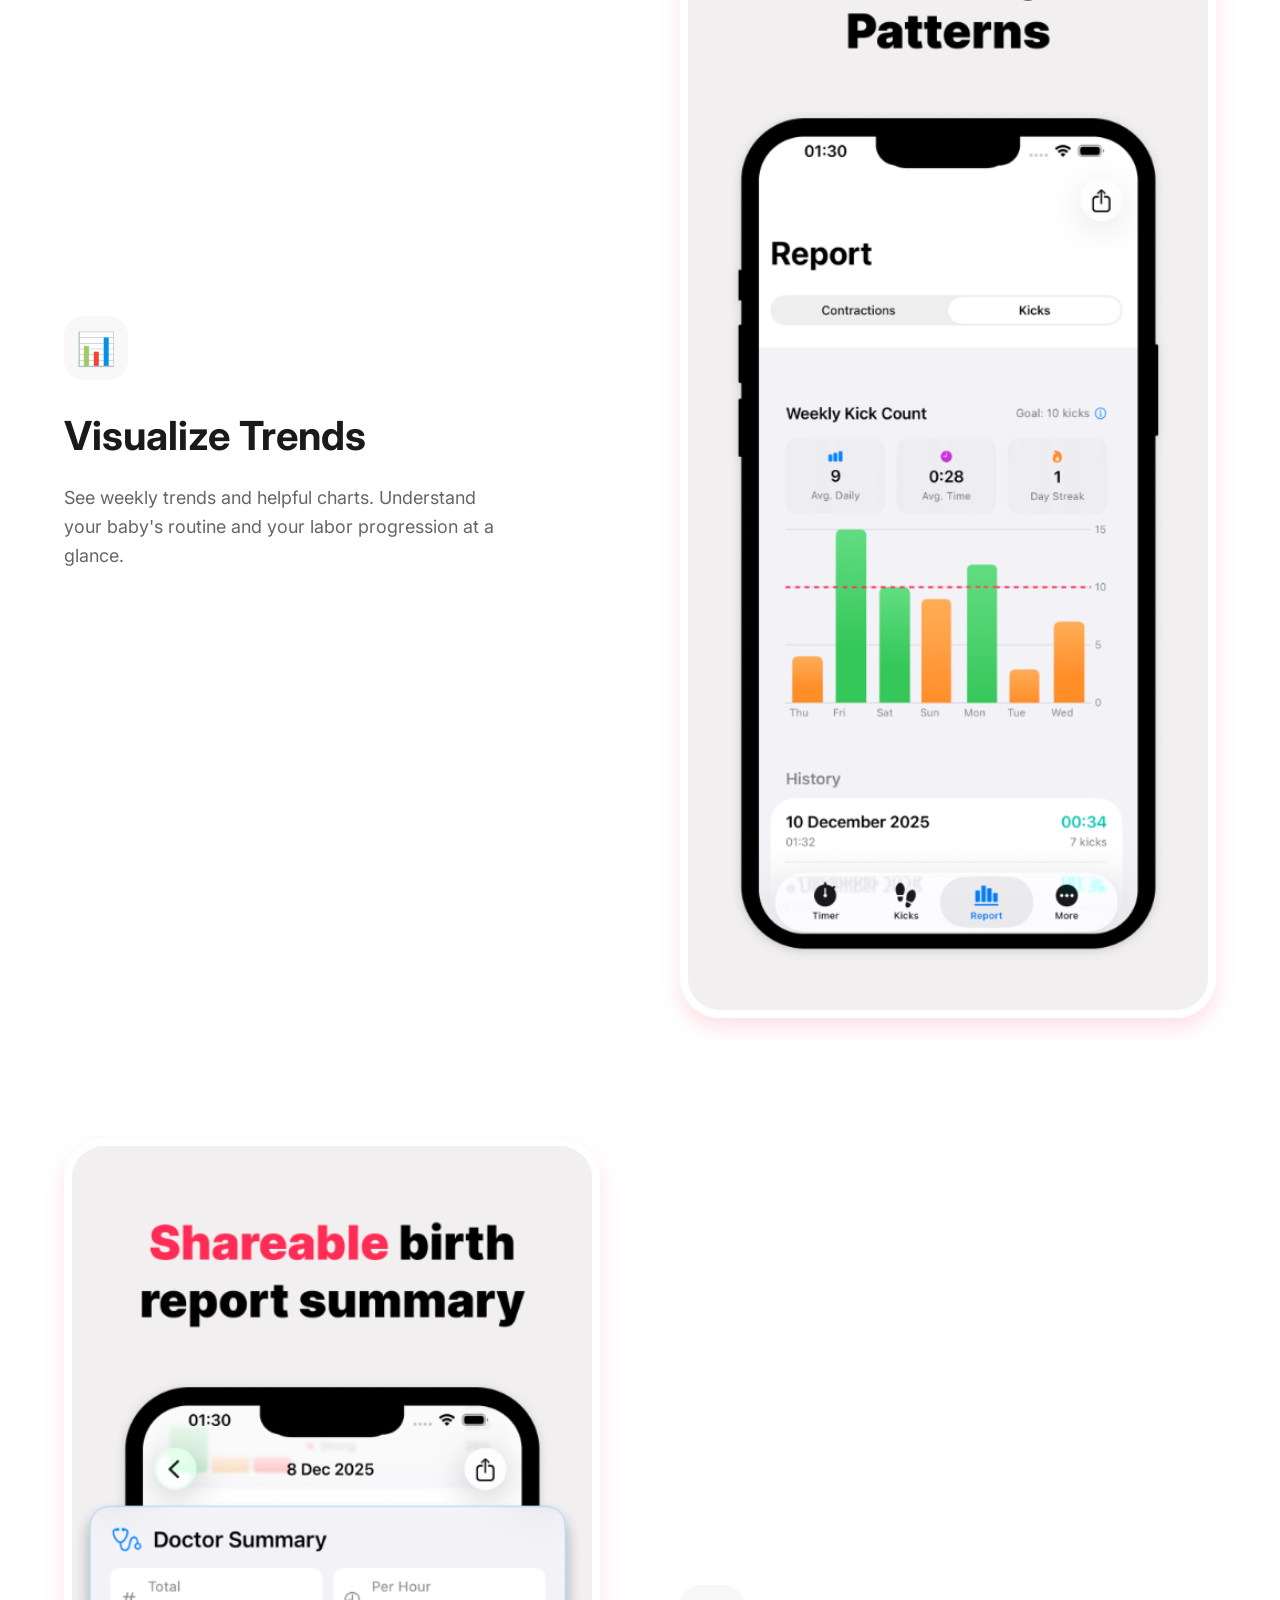
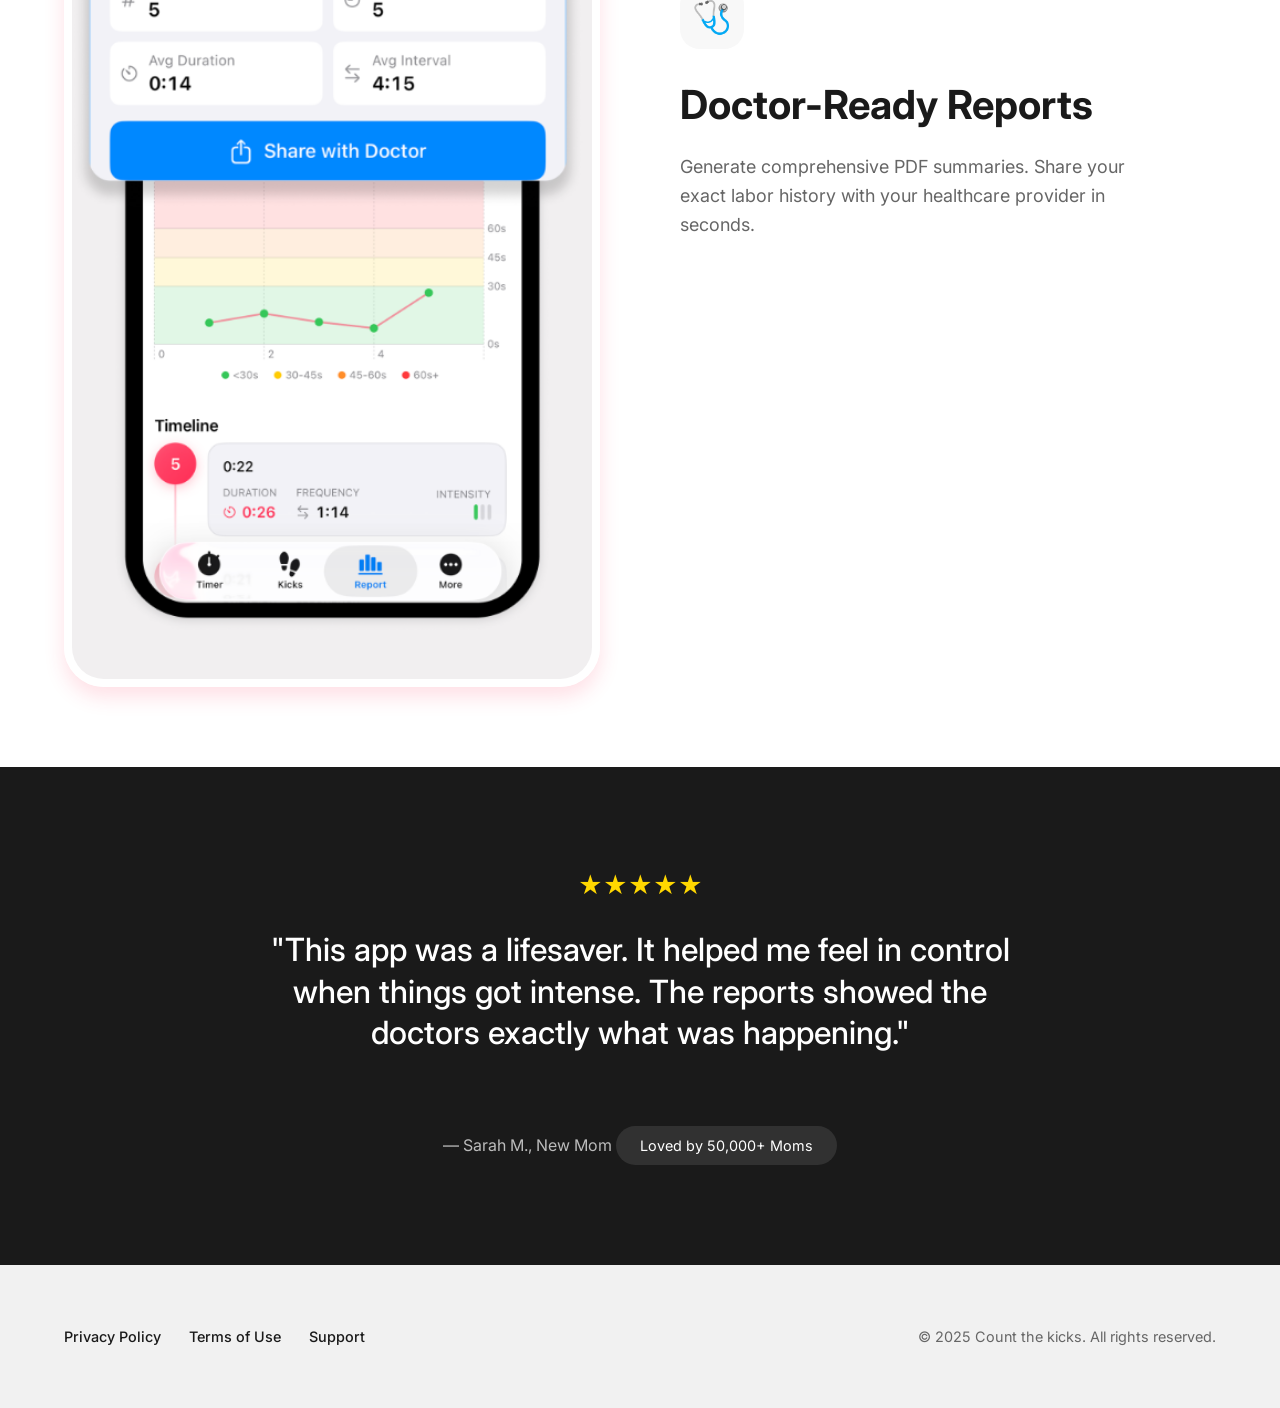
==== commit 34b6a3cc: "feat: update App Clip visual to use SVG" ====
--- a/index.html
+++ b/index.html
@@ -69,14 +69,8 @@
                 </div>
                 <div class="clip-qr">
                     <div class="qr-placeholder">
-                        <svg width="64" height="64" viewBox="0 0 24 24" fill="none" stroke="currentColor"
-                            stroke-width="2">
-                            <rect x="3" y="3" width="18" height="18" rx="2" ry="2"></rect>
-                            <rect x="7" y="7" width="3" height="3"></rect>
-                            <rect x="14" y="7" width="3" height="3"></rect>
-                            <rect x="14" y="14" width="3" height="3"></rect>
-                            <rect x="7" y="14" width="3" height="3"></rect>
-                        </svg>
+                        <img src="assets/app_clip_code.svg" alt="Scan App Clip Code"
+                            style="border-radius: 16px; width: 200px; height: auto;">
                         <span>Scan to Start</span>
                     </div>
                 </div>
